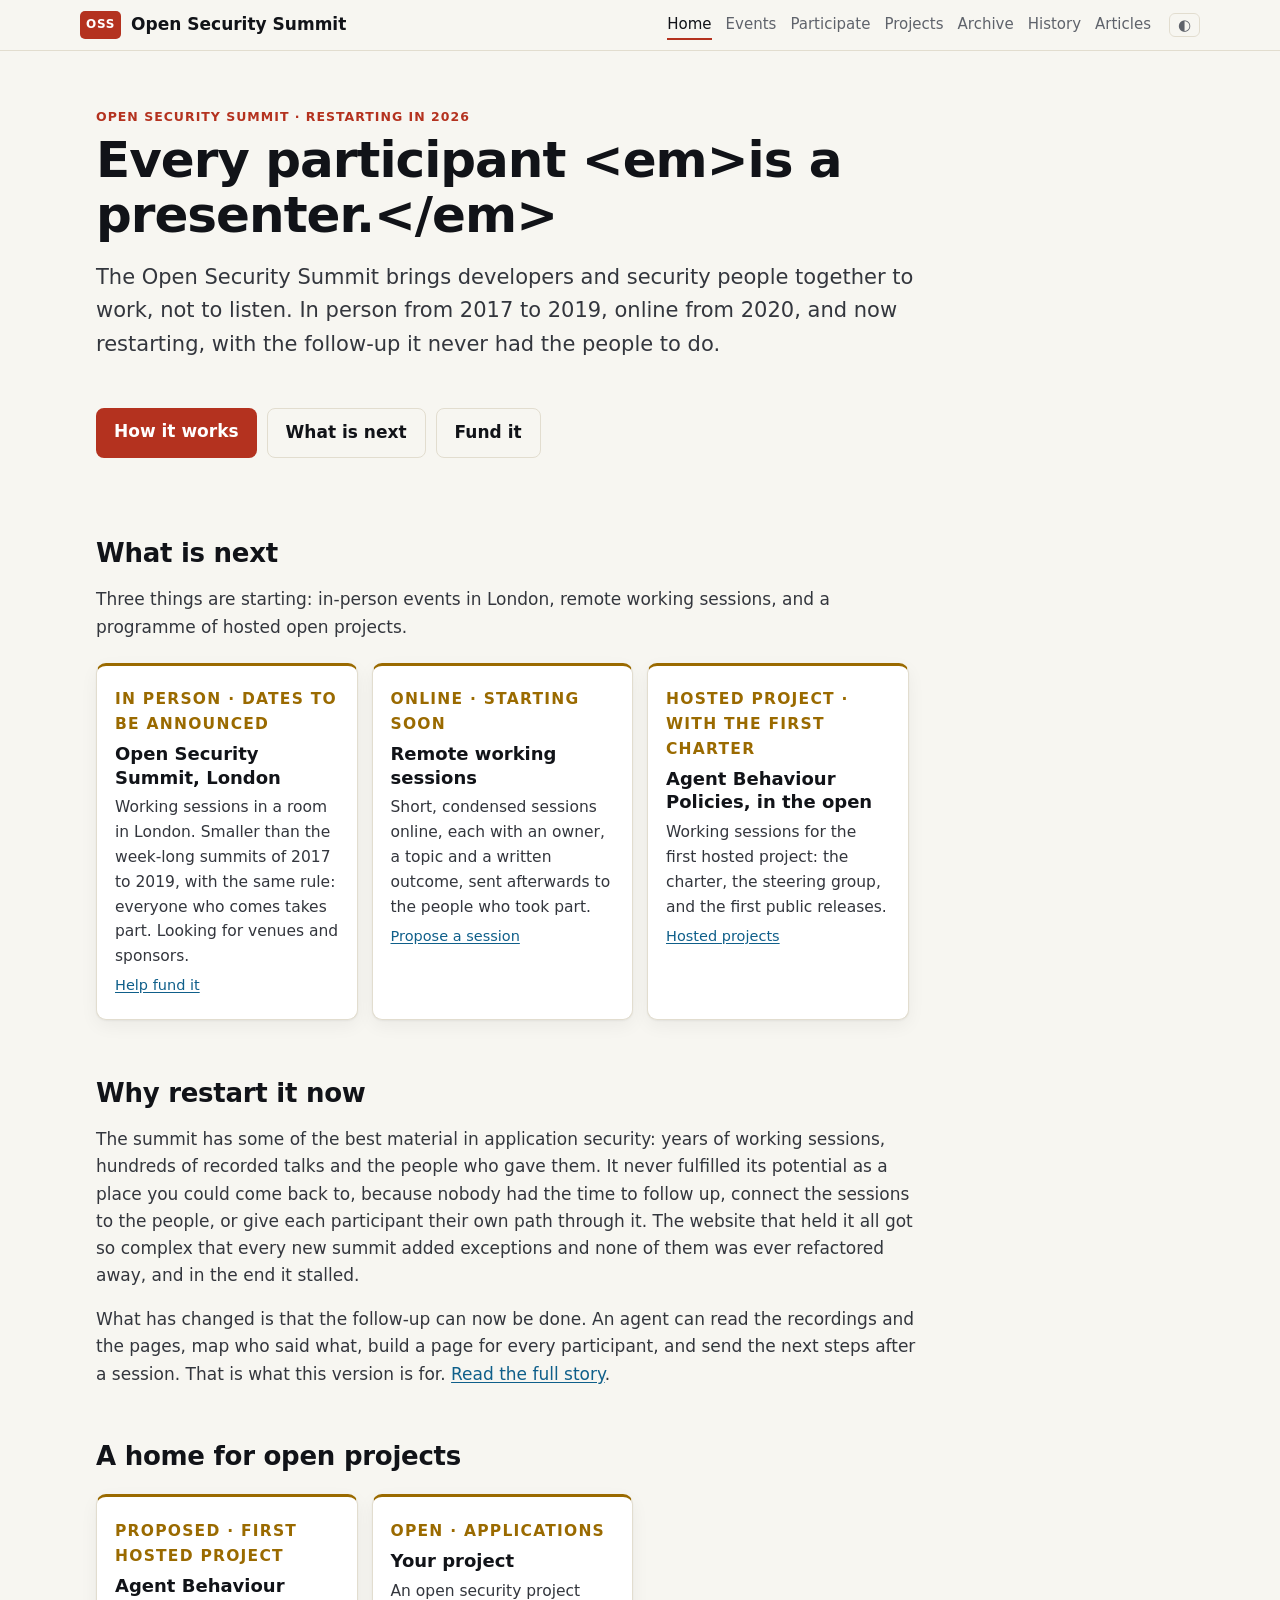
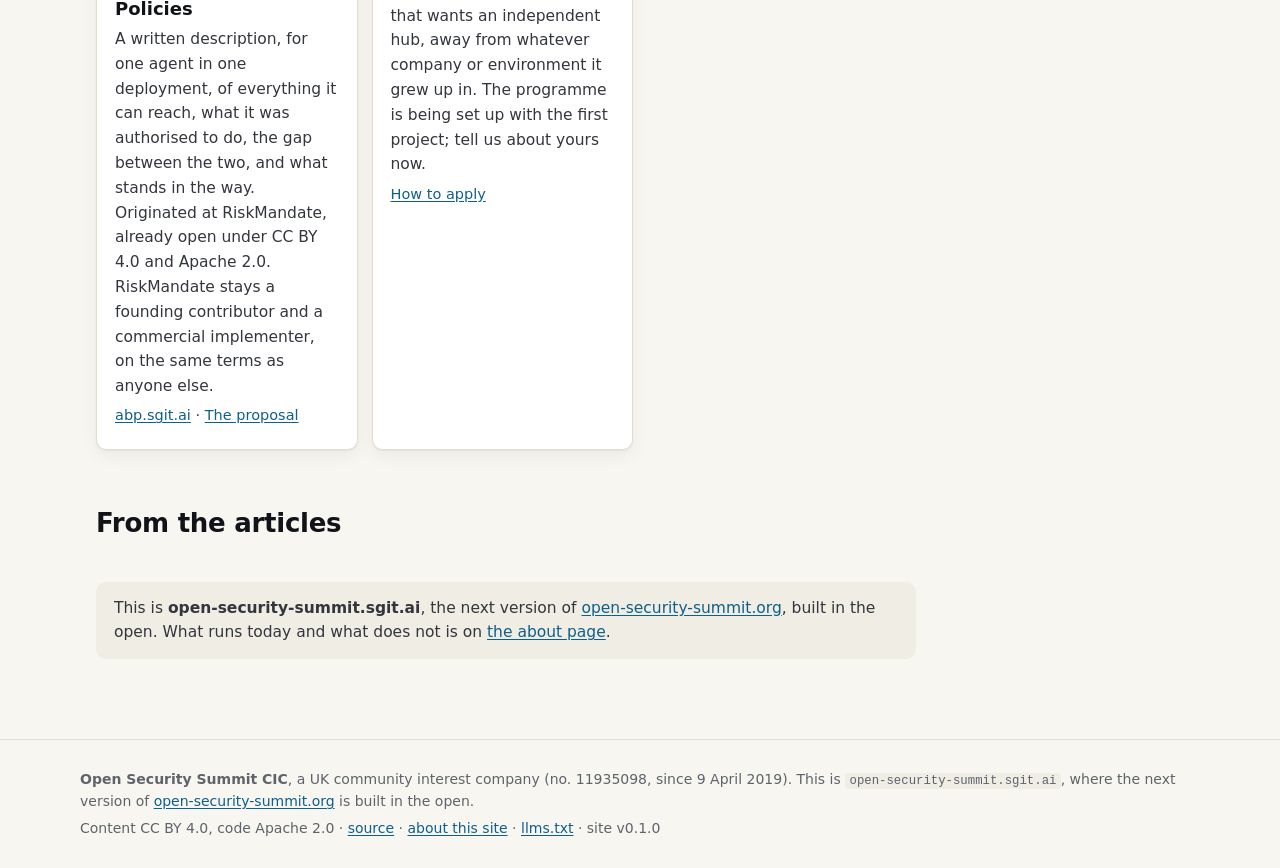
==== index.html @ 747905eb "site v0.1.0: skeleton of open-security-summit.sgit.ai One template, stdlib build and gate, pages for" ====
<!doctype html>
<html lang="en">
<head>
<meta charset="utf-8">
<meta name="viewport" content="width=device-width, initial-scale=1">
<title>Open Security Summit</title>
<meta name="description" content="The Open Security Summit: working sessions where developers and security people work together and every participant is a presenter. Restarting in 2026 with events in London, remote sessions, and a home for open security projects.">
<link rel="canonical" href="https://open-security-summit.sgit.ai/">
<meta property="og:title" content="Open Security Summit">
<meta property="og:description" content="The Open Security Summit: working sessions where developers and security people work together and every participant is a presenter. Restarting in 2026 with events in London, remote sessions, and a home for open security projects.">
<meta property="og:url" content="https://open-security-summit.sgit.ai/">
<link rel="icon" href="/assets/favicon.svg" type="image/svg+xml">
<link rel="stylesheet" href="/assets/site.css">
<script src="/assets/theme.js"></script>
</head>
<body>
<header class="bar">
  <a class="brand" href="/"><span class="mark" aria-hidden="true">OSS</span><span>Open Security Summit</span></a>
  <nav aria-label="Site"><a href="/" aria-current="page">Home</a><a href="/events/">Events</a><a href="/participate/">Participate</a><a href="/projects/">Projects</a><a href="/archive/">Archive</a><a href="/history/">History</a><a href="/articles/">Articles</a></nav>
  <button class="theme" type="button" aria-label="Switch light or dark">◐</button>
</header>
<main>
<section class="hero"><p class="kicker">Open Security Summit · restarting in 2026</p><h1>Every participant &lt;em&gt;is a presenter.&lt;/em&gt;</h1><p class="lead">The Open Security Summit brings developers and security people together to work, not to listen. In person from 2017 to 2019, online from 2020, and now restarting, with the follow-up it never had the people to do.</p></section><article class="prose"><div class="cta"><a class="button" href="/participate/">How it works</a><a class="button ghost" href="/events/">What is next</a><a class="button ghost" href="/fund/">Fund it</a></div>
<ul class="numbers"></ul>
<h2 id="next">What is next</h2>
<p>Three things are starting: in-person events in London, remote working sessions, and a programme of hosted open projects.</p>
<ul class="cards"><li class="card card-planned"><p class="kicker">In person · Dates to be announced</p><h3>Open Security Summit, London</h3><p>Working sessions in a room in London. Smaller than the week-long summits of 2017 to 2019, with the same rule: everyone who comes takes part. Looking for venues and sponsors.</p><p class="links"><a href="/fund/">Help fund it</a></p></li><li class="card card-planned"><p class="kicker">Online · Starting soon</p><h3>Remote working sessions</h3><p>Short, condensed sessions online, each with an owner, a topic and a written outcome, sent afterwards to the people who took part.</p><p class="links"><a href="/participate/#how">Propose a session</a></p></li><li class="card card-planned"><p class="kicker">Hosted project · With the first charter</p><h3>Agent Behaviour Policies, in the open</h3><p>Working sessions for the first hosted project: the charter, the steering group, and the first public releases.</p><p class="links"><a href="/projects/">Hosted projects</a></p></li></ul>
<h2 id="why">Why restart it now</h2>
<p>The summit has some of the best material in application security: years of working sessions, hundreds of recorded talks and the people who gave them. It never fulfilled its potential as a place you could come back to, because nobody had the time to follow up, connect the sessions to the people, or give each participant their own path through it. The website that held it all got so complex that every new summit added exceptions and none of them was ever refactored away, and in the end it stalled.</p>
<p>What has changed is that the follow-up can now be done. An agent can read the recordings and the pages, map who said what, build a page for every participant, and send the next steps after a session. That is what this version is for. <a href="/articles/when-the-website-stalled-the-summit.html">Read the full story</a>.</p>
<h2 id="projects">A home for open projects</h2>
<ul class="cards"><li class="card card-proposed"><p class="kicker">Proposed · first hosted project</p><h3>Agent Behaviour Policies</h3><p>A written description, for one agent in one deployment, of everything it can reach, what it was authorised to do, the gap between the two, and what stands in the way. Originated at RiskMandate, already open under CC BY 4.0 and Apache 2.0. RiskMandate stays a founding contributor and a commercial implementer, on the same terms as anyone else.</p><p class="links"><a href="https://abp.sgit.ai/">abp.sgit.ai</a> · <a href="https://newsroom.sgit.ai/articles/agent-behaviour-policies-move-to-the-open-security-summit.html">The proposal</a></p></li><li class="card card-planned"><p class="kicker">Open · applications</p><h3>Your project</h3><p>An open security project that wants an independent hub, away from whatever company or environment it grew up in. The programme is being set up with the first project; tell us about yours now.</p><p class="links"><a href="/projects/#apply">How to apply</a></p></li></ul>
<h2 id="articles">From the articles</h2>
<ul class="cards"></ul>
<p class="note">This is <strong>open-security-summit.sgit.ai</strong>, the next version of <a href="https://open-security-summit.org/">open-security-summit.org</a>, built in the open. What runs today and what does not is on <a href="/about/#status">the about page</a>.</p></article>
</main>
<footer>
  <p><strong>Open Security Summit CIC</strong>, a UK community interest company (no. 11935098, since 9 April 2019).
  This is <code>open-security-summit.sgit.ai</code>, where the next version of
  <a href="https://open-security-summit.org/">open-security-summit.org</a> is built in the open.</p>
  <p>Content CC BY 4.0, code Apache 2.0 · <a href="https://github.com/SGit-AI/SGit-AI__Website__Open-Security-Summit">source</a> ·
  <a href="/about/">about this site</a> · <a href="/llms.txt">llms.txt</a> · site v0.1.0</p>
</footer>
</body>
</html>
---- assets/site.css ----
/* open-security-summit.sgit.ai — the one stylesheet.
   Every colour is a token, defined here for light and dark. A rule names a token, never a literal. */

:root {
  --bg:#f7f6f1; --panel:#ffffff; --panel2:#efede4; --line:#e2ddcf;
  --head:#111318; --text:#33363d; --dim:#5f636b;
  --accent:#b4321f; --accent-dk:#8f2416; --on-accent:#ffffff;
  --link:#0f5f8a; --tint:rgba(180,50,31,.07);
  --ok:#13795b; --plan:#9a6a00;
  --nav-bg:rgba(247,246,241,.92);
  --shadow:0 1px 2px rgba(17,19,24,.05),0 6px 18px rgba(17,19,24,.05);
  color-scheme:light;
}
:root[data-theme="dark"] {
  --bg:#0f1115; --panel:#171a21; --panel2:#1d2129; --line:#2b313b;
  --head:#f3f4f6; --text:#c9cdd4; --dim:#9aa1ad;
  --accent:#ff7a62; --accent-dk:#ff9a86; --on-accent:#1a0a06;
  --link:#7cc4ee; --tint:rgba(255,122,98,.09);
  --ok:#4fd1a5; --plan:#e3b341;
  --nav-bg:rgba(15,17,21,.9);
  --shadow:0 1px 2px rgba(0,0,0,.4),0 6px 18px rgba(0,0,0,.35);
  color-scheme:dark;
}

* { box-sizing:border-box; }
html { -webkit-text-size-adjust:100%; }
body {
  margin:0; background:var(--bg); color:var(--text);
  font:17px/1.6 system-ui,-apple-system,"Segoe UI",Roboto,"Helvetica Neue",Arial,sans-serif;
}
a { color:var(--link); text-underline-offset:2px; }
a:hover { color:var(--accent); }
code { font:.88em ui-monospace,SFMono-Regular,Menlo,Consolas,monospace; background:var(--panel2); padding:.1em .35em; border-radius:4px; }
pre { background:var(--panel2); padding:14px 16px; border-radius:8px; overflow-x:auto; }
pre code { background:none; padding:0; }

/* the bar */
.bar {
  position:sticky; top:0; z-index:10; display:flex; align-items:center; gap:18px; flex-wrap:wrap;
  padding:10px max(16px, calc((100% - 1120px) / 2)); background:var(--nav-bg);
  backdrop-filter:blur(8px); border-bottom:1px solid var(--line);
}
.brand { display:flex; align-items:center; gap:10px; color:var(--head); text-decoration:none; font-weight:700; }
.mark { background:var(--accent); color:var(--on-accent); font-size:12px; letter-spacing:.06em; padding:4px 6px; border-radius:5px; }
.bar nav { display:flex; gap:4px 14px; flex-wrap:wrap; margin-left:auto; font-size:15px; }
.bar nav a { color:var(--dim); text-decoration:none; padding:2px 0; border-bottom:2px solid transparent; }
.bar nav a:hover { color:var(--head); }
.bar nav a[aria-current="page"] { color:var(--head); border-bottom-color:var(--accent); }
.theme { background:none; border:1px solid var(--line); color:var(--dim); border-radius:6px; padding:2px 8px; cursor:pointer; font-size:15px; }

main { max-width:1120px; margin:0 auto; padding:0 16px 64px; }

.hero { padding:56px 0 20px; max-width:820px; }
.hero h1 { color:var(--head); font-size:clamp(32px, 5vw, 50px); line-height:1.1; letter-spacing:-.02em; margin:.1em 0 .35em; }
.hero h1 em { font-style:normal; color:var(--accent); }
.lead { font-size:clamp(18px, 2.2vw, 21px); color:var(--text); margin:0; }
.kicker { text-transform:uppercase; letter-spacing:.08em; font-size:12.5px; font-weight:600; color:var(--accent); margin:0 0 6px; }

.prose { max-width:820px; }
.prose h2 { color:var(--head); font-size:26px; line-height:1.25; margin:2em 0 .5em; letter-spacing:-.01em; }
.prose h3 { color:var(--head); font-size:19px; margin:1.6em 0 .4em; }
.prose blockquote { margin:1.4em 0; padding:4px 20px; border-left:4px solid var(--accent); background:var(--tint); border-radius:0 8px 8px 0; }
.prose li { margin:.3em 0; }
.prose hr { border:0; border-top:1px solid var(--line); margin:2.5em 0; }
/* blocks and grids may use the full width */
.prose .cards, .prose .numbers, .prose .timeline, .prose .wide { width:min(1088px, calc(100vw - 32px)); }

.cards { list-style:none; padding:0; display:grid; grid-template-columns:repeat(auto-fill, minmax(260px, 1fr)); gap:14px; margin:1em 0 1.5em; }
.card { background:var(--panel); border:1px solid var(--line); border-radius:10px; padding:16px 18px; box-shadow:var(--shadow); margin:0; }
.card h3 { margin:.1em 0 .35em; font-size:18px; line-height:1.3; }
.card h3 a { color:var(--head); text-decoration:none; }
.card h3 a:hover { color:var(--accent); }
.card p { margin:.35em 0; font-size:15.5px; }
.card .links { font-size:14.5px; }
.card-live { border-top:3px solid var(--ok); }
.card-planned, .card-proposed { border-top:3px solid var(--plan); }
.card-live .kicker { color:var(--ok); }
.card-planned .kicker, .card-proposed .kicker { color:var(--plan); }

.numbers { list-style:none; padding:0; display:grid; grid-template-columns:repeat(auto-fill, minmax(150px, 1fr)); gap:12px; margin:1.2em 0 1.8em; }
.numbers li { background:var(--panel); border:1px solid var(--line); border-radius:10px; padding:14px 16px; margin:0; }
.numbers .n { display:block; font-size:30px; font-weight:700; color:var(--head); line-height:1.1; }
.numbers .l { display:block; font-size:14px; color:var(--dim); }

.timeline { list-style:none; padding:0; margin:1.5em 0; border-left:2px solid var(--line); }
.tl-item { display:grid; grid-template-columns:150px 1fr; gap:18px; padding:0 0 26px 20px; position:relative; margin:0; }
.tl-item::before { content:""; position:absolute; left:-7px; top:7px; width:12px; height:12px; border-radius:50%; background:var(--accent); }
.tl-online::before { background:var(--link); }
.tl-next::before { background:var(--plan); }
.tl-when { font-weight:700; color:var(--head); }
.tl-body h3 { margin:0 0 .1em; }
.tl-where { color:var(--dim); margin:0 0 .3em; font-size:15px; }
.tl-body p, .tl-body li { font-size:15.5px; }
.more { white-space:nowrap; }

.cta { display:flex; flex-wrap:wrap; gap:10px; margin:1.6em 0; }
.button { display:inline-block; background:var(--accent); color:var(--on-accent); text-decoration:none; font-weight:600; padding:10px 18px; border-radius:8px; }
.button:hover { background:var(--accent-dk); color:var(--on-accent); }
.button.ghost { background:none; color:var(--head); border:1px solid var(--line); }
.button.ghost:hover { border-color:var(--accent); color:var(--accent); }

.note { background:var(--panel2); border-radius:10px; padding:14px 18px; font-size:15.5px; }

footer { border-top:1px solid var(--line); color:var(--dim); font-size:14px; padding:24px max(16px, calc((100% - 1120px) / 2)); }
footer p { margin:.3em 0; }

@media (max-width:640px) {
  .tl-item { grid-template-columns:1fr; gap:2px; }
  .bar nav { margin-left:0; width:100%; }
  .hero { padding-top:32px; }
}
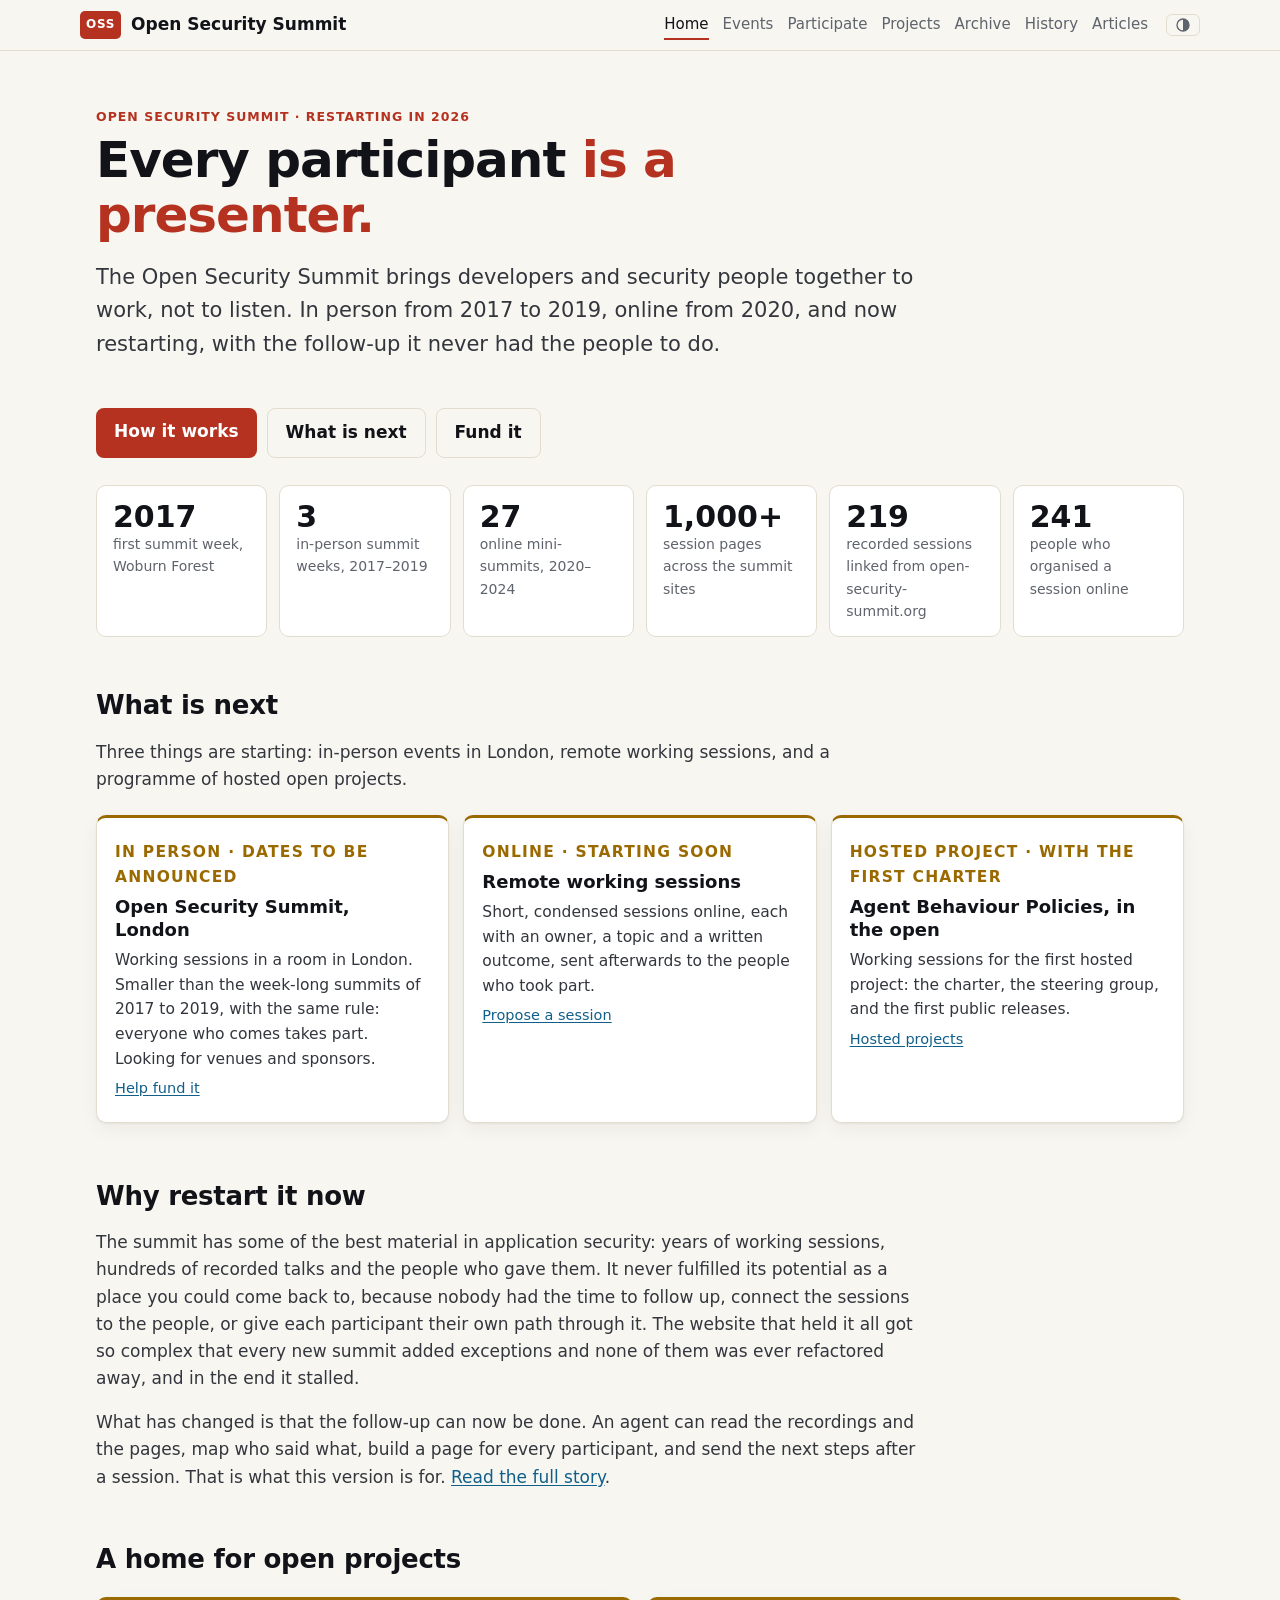
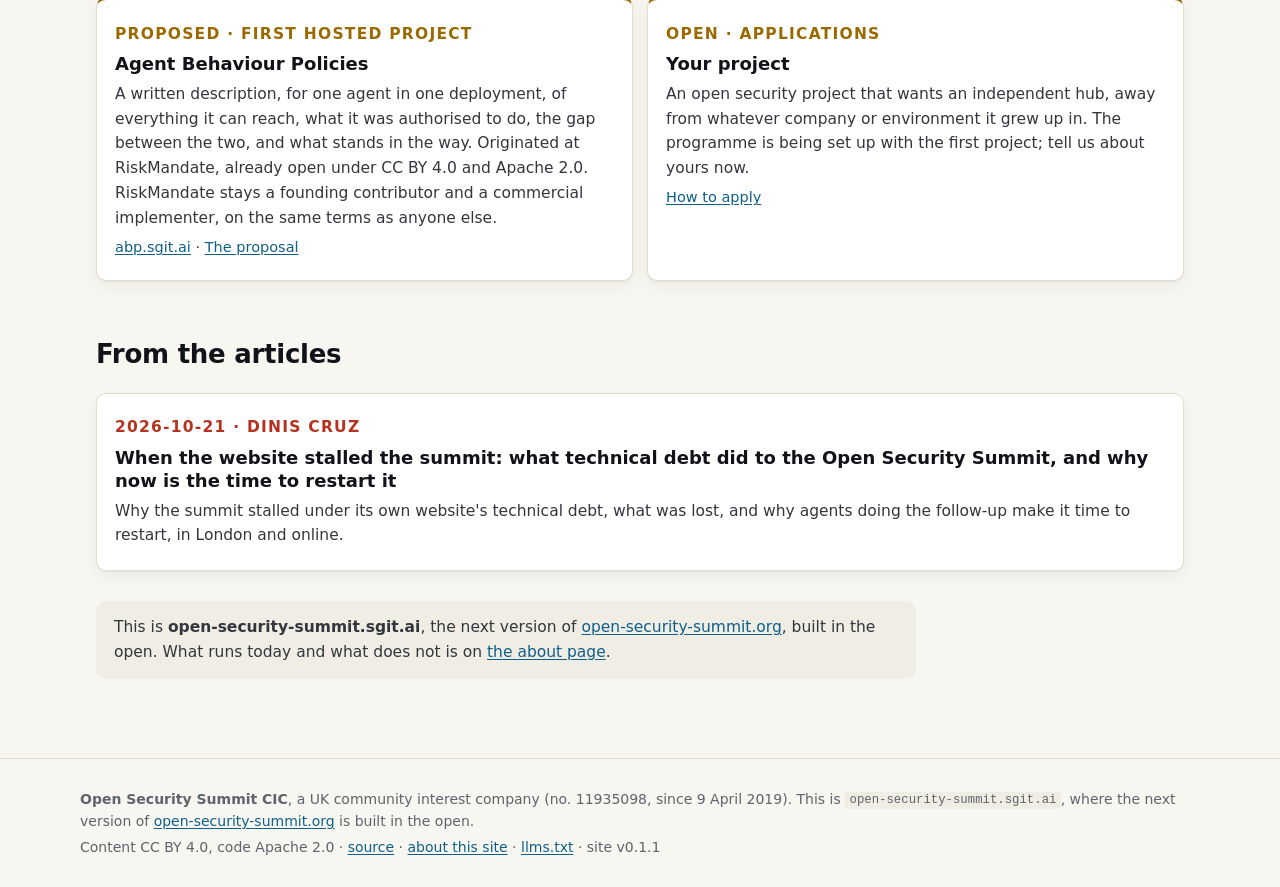
==== commit f52570a0: "site v0.1.1: history, archive and the first article - history/: timeline from the OWASP summits (200" ====
--- a/index.html
+++ b/index.html
@@ -17,11 +17,11 @@
 <header class="bar">
   <a class="brand" href="/"><span class="mark" aria-hidden="true">OSS</span><span>Open Security Summit</span></a>
   <nav aria-label="Site"><a href="/" aria-current="page">Home</a><a href="/events/">Events</a><a href="/participate/">Participate</a><a href="/projects/">Projects</a><a href="/archive/">Archive</a><a href="/history/">History</a><a href="/articles/">Articles</a></nav>
-  <button class="theme" type="button" aria-label="Switch light or dark">◐</button>
+  <button class="theme" type="button" aria-label="Switch light or dark"><svg viewBox="0 0 24 24" width="16" height="16" aria-hidden="true"><circle cx="12" cy="12" r="9" fill="none" stroke="currentColor" stroke-width="2"/><path d="M12 3a9 9 0 0 1 0 18z" fill="currentColor"/></svg></button>
 </header>
 <main>
-<section class="hero"><p class="kicker">Open Security Summit · restarting in 2026</p><h1>Every participant &lt;em&gt;is a presenter.&lt;/em&gt;</h1><p class="lead">The Open Security Summit brings developers and security people together to work, not to listen. In person from 2017 to 2019, online from 2020, and now restarting, with the follow-up it never had the people to do.</p></section><article class="prose"><div class="cta"><a class="button" href="/participate/">How it works</a><a class="button ghost" href="/events/">What is next</a><a class="button ghost" href="/fund/">Fund it</a></div>
-<ul class="numbers"></ul>
+<section class="hero"><p class="kicker">Open Security Summit · restarting in 2026</p><h1>Every participant <em>is a presenter.</em></h1><p class="lead">The Open Security Summit brings developers and security people together to work, not to listen. In person from 2017 to 2019, online from 2020, and now restarting, with the follow-up it never had the people to do.</p></section><article class="prose"><div class="cta"><a class="button" href="/participate/">How it works</a><a class="button ghost" href="/events/">What is next</a><a class="button ghost" href="/fund/">Fund it</a></div>
+<ul class="numbers"><li><span class="n">2017</span><span class="l">first summit week, Woburn Forest</span></li><li><span class="n">3</span><span class="l">in-person summit weeks, 2017–2019</span></li><li><span class="n">27</span><span class="l">online mini-summits, 2020–2024</span></li><li><span class="n">1,000+</span><span class="l">session pages across the summit sites</span></li><li><span class="n">219</span><span class="l">recorded sessions linked from open-security-summit.org</span></li><li><span class="n">241</span><span class="l">people who organised a session online</span></li></ul>
 <h2 id="next">What is next</h2>
 <p>Three things are starting: in-person events in London, remote working sessions, and a programme of hosted open projects.</p>
 <ul class="cards"><li class="card card-planned"><p class="kicker">In person · Dates to be announced</p><h3>Open Security Summit, London</h3><p>Working sessions in a room in London. Smaller than the week-long summits of 2017 to 2019, with the same rule: everyone who comes takes part. Looking for venues and sponsors.</p><p class="links"><a href="/fund/">Help fund it</a></p></li><li class="card card-planned"><p class="kicker">Online · Starting soon</p><h3>Remote working sessions</h3><p>Short, condensed sessions online, each with an owner, a topic and a written outcome, sent afterwards to the people who took part.</p><p class="links"><a href="/participate/#how">Propose a session</a></p></li><li class="card card-planned"><p class="kicker">Hosted project · With the first charter</p><h3>Agent Behaviour Policies, in the open</h3><p>Working sessions for the first hosted project: the charter, the steering group, and the first public releases.</p><p class="links"><a href="/projects/">Hosted projects</a></p></li></ul>
@@ -31,7 +31,7 @@
 <h2 id="projects">A home for open projects</h2>
 <ul class="cards"><li class="card card-proposed"><p class="kicker">Proposed · first hosted project</p><h3>Agent Behaviour Policies</h3><p>A written description, for one agent in one deployment, of everything it can reach, what it was authorised to do, the gap between the two, and what stands in the way. Originated at RiskMandate, already open under CC BY 4.0 and Apache 2.0. RiskMandate stays a founding contributor and a commercial implementer, on the same terms as anyone else.</p><p class="links"><a href="https://abp.sgit.ai/">abp.sgit.ai</a> · <a href="https://newsroom.sgit.ai/articles/agent-behaviour-policies-move-to-the-open-security-summit.html">The proposal</a></p></li><li class="card card-planned"><p class="kicker">Open · applications</p><h3>Your project</h3><p>An open security project that wants an independent hub, away from whatever company or environment it grew up in. The programme is being set up with the first project; tell us about yours now.</p><p class="links"><a href="/projects/#apply">How to apply</a></p></li></ul>
 <h2 id="articles">From the articles</h2>
-<ul class="cards"></ul>
+<ul class="cards"><li class="card"><p class="kicker">2026-10-21 · Dinis Cruz</p><h3><a href="/articles/when-the-website-stalled-the-summit.html">When the website stalled the summit: what technical debt did to the Open Security Summit, and why now is the time to restart it</a></h3><p>Why the summit stalled under its own website&#x27;s technical debt, what was lost, and why agents doing the follow-up make it time to restart, in London and online.</p></li></ul>
 <p class="note">This is <strong>open-security-summit.sgit.ai</strong>, the next version of <a href="https://open-security-summit.org/">open-security-summit.org</a>, built in the open. What runs today and what does not is on <a href="/about/#status">the about page</a>.</p></article>
 </main>
 <footer>
@@ -39,7 +39,7 @@
   This is <code>open-security-summit.sgit.ai</code>, where the next version of
   <a href="https://open-security-summit.org/">open-security-summit.org</a> is built in the open.</p>
   <p>Content CC BY 4.0, code Apache 2.0 · <a href="https://github.com/SGit-AI/SGit-AI__Website__Open-Security-Summit">source</a> ·
-  <a href="/about/">about this site</a> · <a href="/llms.txt">llms.txt</a> · site v0.1.0</p>
+  <a href="/about/">about this site</a> · <a href="/llms.txt">llms.txt</a> · site v0.1.1</p>
 </footer>
 </body>
 </html>
--- a/assets/site.css
+++ b/assets/site.css
@@ -46,7 +46,7 @@
 .bar nav a { color:var(--dim); text-decoration:none; padding:2px 0; border-bottom:2px solid transparent; }
 .bar nav a:hover { color:var(--head); }
 .bar nav a[aria-current="page"] { color:var(--head); border-bottom-color:var(--accent); }
-.theme { background:none; border:1px solid var(--line); color:var(--dim); border-radius:6px; padding:2px 8px; cursor:pointer; font-size:15px; }
+.theme { background:none; border:1px solid var(--line); color:var(--dim); border-radius:6px; padding:2px 8px; cursor:pointer; font-size:15px; display:inline-flex; align-items:center; }
 
 main { max-width:1120px; margin:0 auto; padding:0 16px 64px; }
 
@@ -65,13 +65,14 @@
 /* blocks and grids may use the full width */
 .prose .cards, .prose .numbers, .prose .timeline, .prose .wide { width:min(1088px, calc(100vw - 32px)); }
 
-.cards { list-style:none; padding:0; display:grid; grid-template-columns:repeat(auto-fill, minmax(260px, 1fr)); gap:14px; margin:1em 0 1.5em; }
+.cards { list-style:none; padding:0; display:grid; grid-template-columns:repeat(auto-fit, minmax(260px, 1fr)); gap:14px; margin:1em 0 1.5em; }
 .card { background:var(--panel); border:1px solid var(--line); border-radius:10px; padding:16px 18px; box-shadow:var(--shadow); margin:0; }
 .card h3 { margin:.1em 0 .35em; font-size:18px; line-height:1.3; }
 .card h3 a { color:var(--head); text-decoration:none; }
 .card h3 a:hover { color:var(--accent); }
 .card p { margin:.35em 0; font-size:15.5px; }
 .card .links { font-size:14.5px; }
+.card .people { color:var(--dim); font-size:14.5px; }
 .card-live { border-top:3px solid var(--ok); }
 .card-planned, .card-proposed { border-top:3px solid var(--plan); }
 .card-live .kicker { color:var(--ok); }
@@ -106,6 +107,8 @@
 
 @media (max-width:640px) {
   .tl-item { grid-template-columns:1fr; gap:2px; }
-  .bar nav { margin-left:0; width:100%; }
+  .brand { flex:1; }
+  .theme { order:2; }
+  .bar nav { order:3; margin-left:0; width:100%; }
   .hero { padding-top:32px; }
 }
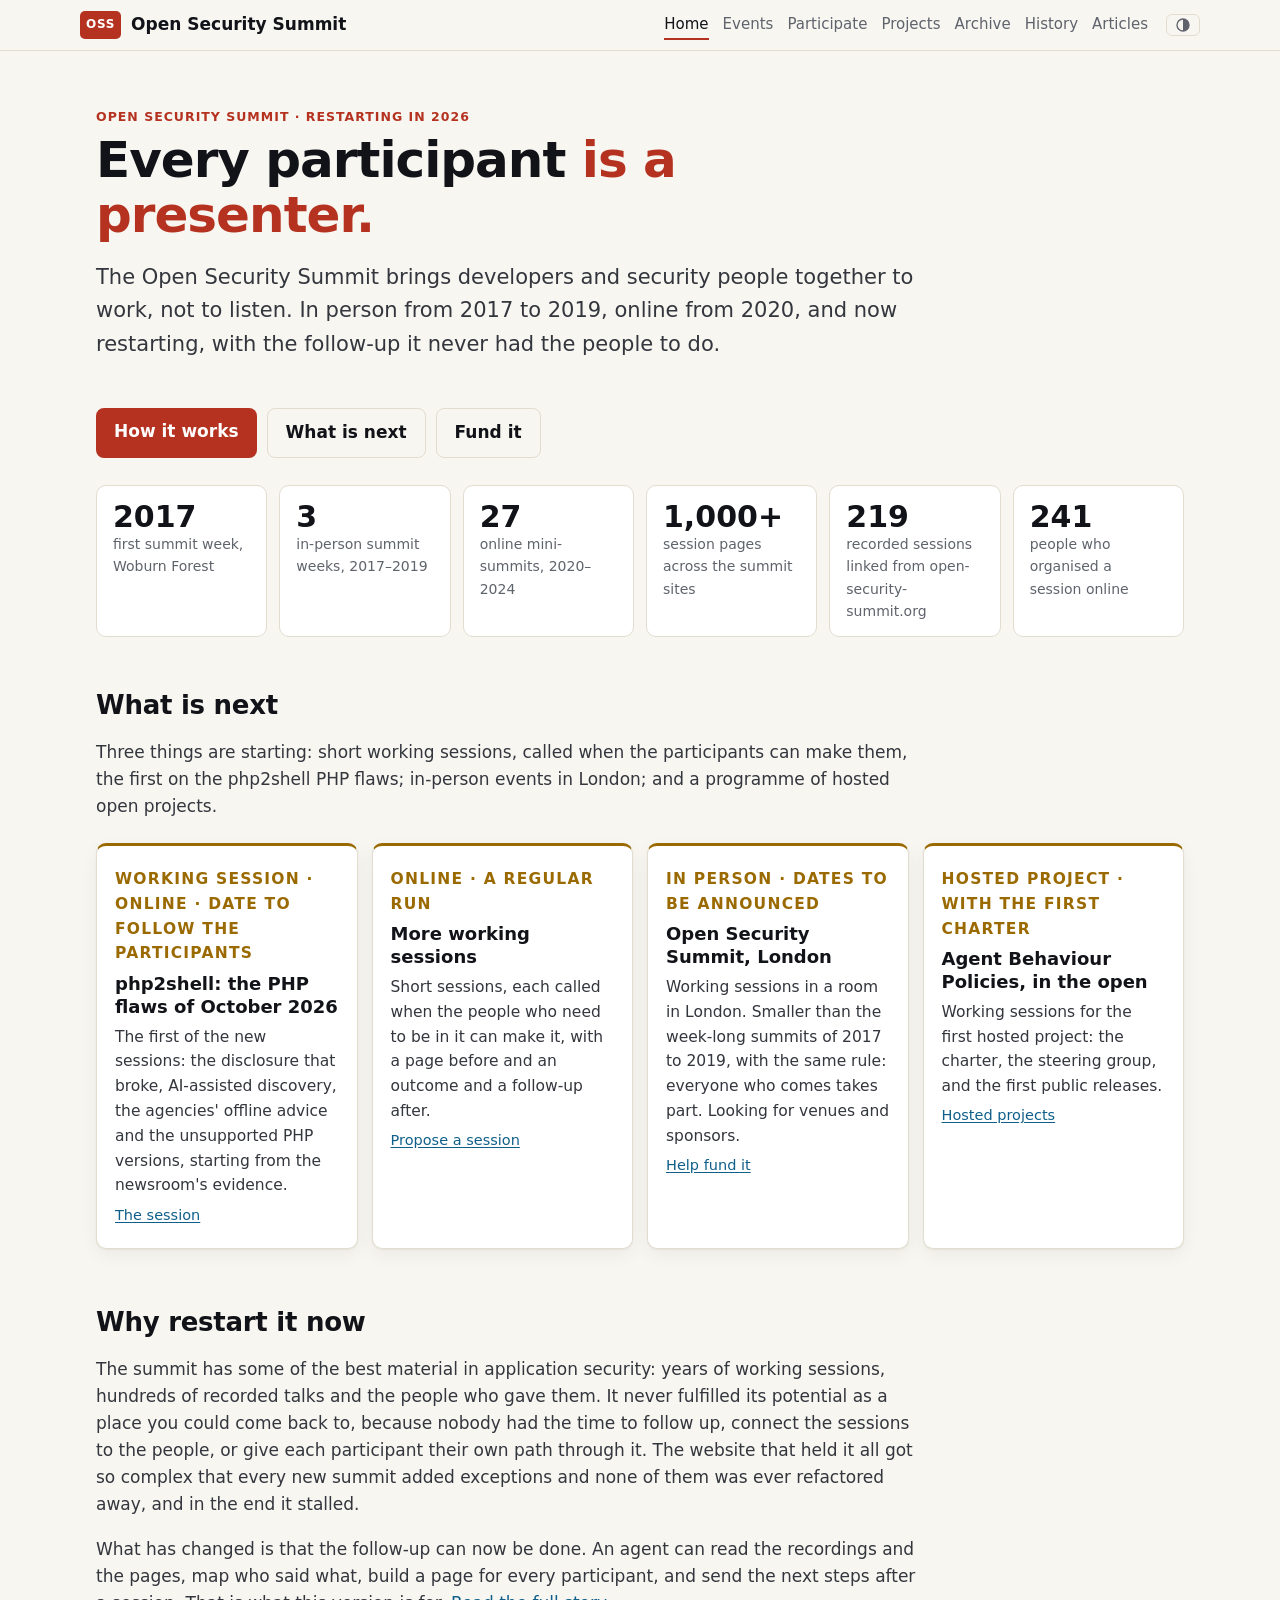
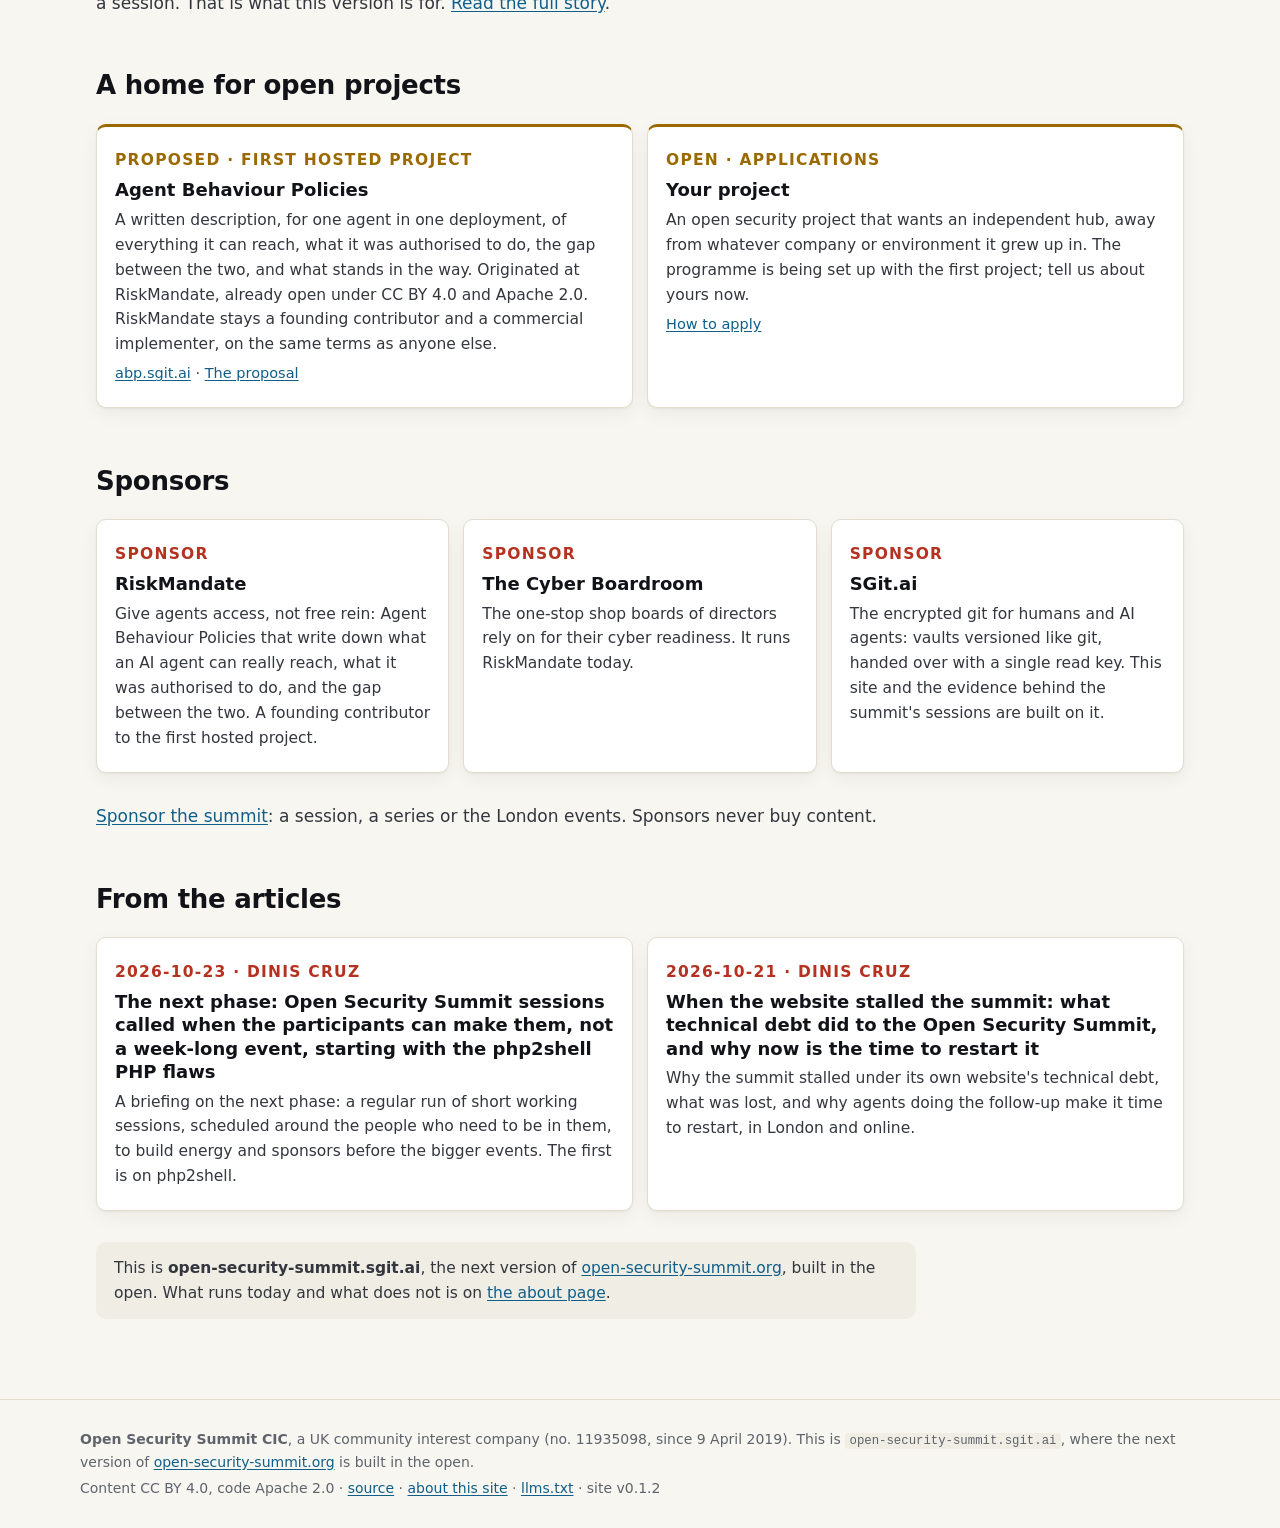
==== commit 3b2fee53: "site v0.1.2: sponsors, the next-phase briefing and the php2shell session - sponsors: RiskMandate, Th" ====
--- a/index.html
+++ b/index.html
@@ -23,15 +23,18 @@
 <section class="hero"><p class="kicker">Open Security Summit · restarting in 2026</p><h1>Every participant <em>is a presenter.</em></h1><p class="lead">The Open Security Summit brings developers and security people together to work, not to listen. In person from 2017 to 2019, online from 2020, and now restarting, with the follow-up it never had the people to do.</p></section><article class="prose"><div class="cta"><a class="button" href="/participate/">How it works</a><a class="button ghost" href="/events/">What is next</a><a class="button ghost" href="/fund/">Fund it</a></div>
 <ul class="numbers"><li><span class="n">2017</span><span class="l">first summit week, Woburn Forest</span></li><li><span class="n">3</span><span class="l">in-person summit weeks, 2017–2019</span></li><li><span class="n">27</span><span class="l">online mini-summits, 2020–2024</span></li><li><span class="n">1,000+</span><span class="l">session pages across the summit sites</span></li><li><span class="n">219</span><span class="l">recorded sessions linked from open-security-summit.org</span></li><li><span class="n">241</span><span class="l">people who organised a session online</span></li></ul>
 <h2 id="next">What is next</h2>
-<p>Three things are starting: in-person events in London, remote working sessions, and a programme of hosted open projects.</p>
-<ul class="cards"><li class="card card-planned"><p class="kicker">In person · Dates to be announced</p><h3>Open Security Summit, London</h3><p>Working sessions in a room in London. Smaller than the week-long summits of 2017 to 2019, with the same rule: everyone who comes takes part. Looking for venues and sponsors.</p><p class="links"><a href="/fund/">Help fund it</a></p></li><li class="card card-planned"><p class="kicker">Online · Starting soon</p><h3>Remote working sessions</h3><p>Short, condensed sessions online, each with an owner, a topic and a written outcome, sent afterwards to the people who took part.</p><p class="links"><a href="/participate/#how">Propose a session</a></p></li><li class="card card-planned"><p class="kicker">Hosted project · With the first charter</p><h3>Agent Behaviour Policies, in the open</h3><p>Working sessions for the first hosted project: the charter, the steering group, and the first public releases.</p><p class="links"><a href="/projects/">Hosted projects</a></p></li></ul>
+<p>Three things are starting: short working sessions, called when the participants can make them, the first on the php2shell PHP flaws; in-person events in London; and a programme of hosted open projects.</p>
+<ul class="cards"><li class="card card-planned"><p class="kicker">Working session · online · Date to follow the participants</p><h3>php2shell: the PHP flaws of October 2026</h3><p>The first of the new sessions: the disclosure that broke, AI-assisted discovery, the agencies' offline advice and the unsupported PHP versions, starting from the newsroom's evidence.</p><p class="links"><a href="/sessions/php2shell/">The session</a></p></li><li class="card card-planned"><p class="kicker">Online · A regular run</p><h3>More working sessions</h3><p>Short sessions, each called when the people who need to be in it can make it, with a page before and an outcome and a follow-up after.</p><p class="links"><a href="/participate/#how">Propose a session</a></p></li><li class="card card-planned"><p class="kicker">In person · Dates to be announced</p><h3>Open Security Summit, London</h3><p>Working sessions in a room in London. Smaller than the week-long summits of 2017 to 2019, with the same rule: everyone who comes takes part. Looking for venues and sponsors.</p><p class="links"><a href="/fund/">Help fund it</a></p></li><li class="card card-planned"><p class="kicker">Hosted project · With the first charter</p><h3>Agent Behaviour Policies, in the open</h3><p>Working sessions for the first hosted project: the charter, the steering group, and the first public releases.</p><p class="links"><a href="/projects/">Hosted projects</a></p></li></ul>
 <h2 id="why">Why restart it now</h2>
 <p>The summit has some of the best material in application security: years of working sessions, hundreds of recorded talks and the people who gave them. It never fulfilled its potential as a place you could come back to, because nobody had the time to follow up, connect the sessions to the people, or give each participant their own path through it. The website that held it all got so complex that every new summit added exceptions and none of them was ever refactored away, and in the end it stalled.</p>
 <p>What has changed is that the follow-up can now be done. An agent can read the recordings and the pages, map who said what, build a page for every participant, and send the next steps after a session. That is what this version is for. <a href="/articles/when-the-website-stalled-the-summit.html">Read the full story</a>.</p>
 <h2 id="projects">A home for open projects</h2>
 <ul class="cards"><li class="card card-proposed"><p class="kicker">Proposed · first hosted project</p><h3>Agent Behaviour Policies</h3><p>A written description, for one agent in one deployment, of everything it can reach, what it was authorised to do, the gap between the two, and what stands in the way. Originated at RiskMandate, already open under CC BY 4.0 and Apache 2.0. RiskMandate stays a founding contributor and a commercial implementer, on the same terms as anyone else.</p><p class="links"><a href="https://abp.sgit.ai/">abp.sgit.ai</a> · <a href="https://newsroom.sgit.ai/articles/agent-behaviour-policies-move-to-the-open-security-summit.html">The proposal</a></p></li><li class="card card-planned"><p class="kicker">Open · applications</p><h3>Your project</h3><p>An open security project that wants an independent hub, away from whatever company or environment it grew up in. The programme is being set up with the first project; tell us about yours now.</p><p class="links"><a href="/projects/#apply">How to apply</a></p></li></ul>
+<h2 id="sponsors">Sponsors</h2>
+<ul class="cards"><li class="card"><p class="kicker">Sponsor</p><h3><a href="https://riskmandate.ai/">RiskMandate</a></h3><p>Give agents access, not free rein: Agent Behaviour Policies that write down what an AI agent can really reach, what it was authorised to do, and the gap between the two. A founding contributor to the first hosted project.</p></li><li class="card"><p class="kicker">Sponsor</p><h3><a href="https://thecyberboardroom.com/">The Cyber Boardroom</a></h3><p>The one-stop shop boards of directors rely on for their cyber readiness. It runs RiskMandate today.</p></li><li class="card"><p class="kicker">Sponsor</p><h3><a href="https://sgit.ai/">SGit.ai</a></h3><p>The encrypted git for humans and AI agents: vaults versioned like git, handed over with a single read key. This site and the evidence behind the summit's sessions are built on it.</p></li></ul>
+<p><a href="/fund/">Sponsor the summit</a>: a session, a series or the London events. Sponsors never buy content.</p>
 <h2 id="articles">From the articles</h2>
-<ul class="cards"><li class="card"><p class="kicker">2026-10-21 · Dinis Cruz</p><h3><a href="/articles/when-the-website-stalled-the-summit.html">When the website stalled the summit: what technical debt did to the Open Security Summit, and why now is the time to restart it</a></h3><p>Why the summit stalled under its own website&#x27;s technical debt, what was lost, and why agents doing the follow-up make it time to restart, in London and online.</p></li></ul>
+<ul class="cards"><li class="card"><p class="kicker">2026-10-23 · Dinis Cruz</p><h3><a href="/articles/the-next-phase-ad-hoc-sessions.html">The next phase: Open Security Summit sessions called when the participants can make them, not a week-long event, starting with the php2shell PHP flaws</a></h3><p>A briefing on the next phase: a regular run of short working sessions, scheduled around the people who need to be in them, to build energy and sponsors before the bigger events. The first is on php2shell.</p></li><li class="card"><p class="kicker">2026-10-21 · Dinis Cruz</p><h3><a href="/articles/when-the-website-stalled-the-summit.html">When the website stalled the summit: what technical debt did to the Open Security Summit, and why now is the time to restart it</a></h3><p>Why the summit stalled under its own website&#x27;s technical debt, what was lost, and why agents doing the follow-up make it time to restart, in London and online.</p></li></ul>
 <p class="note">This is <strong>open-security-summit.sgit.ai</strong>, the next version of <a href="https://open-security-summit.org/">open-security-summit.org</a>, built in the open. What runs today and what does not is on <a href="/about/#status">the about page</a>.</p></article>
 </main>
 <footer>
@@ -39,7 +42,7 @@
   This is <code>open-security-summit.sgit.ai</code>, where the next version of
   <a href="https://open-security-summit.org/">open-security-summit.org</a> is built in the open.</p>
   <p>Content CC BY 4.0, code Apache 2.0 · <a href="https://github.com/SGit-AI/SGit-AI__Website__Open-Security-Summit">source</a> ·
-  <a href="/about/">about this site</a> · <a href="/llms.txt">llms.txt</a> · site v0.1.1</p>
+  <a href="/about/">about this site</a> · <a href="/llms.txt">llms.txt</a> · site v0.1.2</p>
 </footer>
 </body>
 </html>
